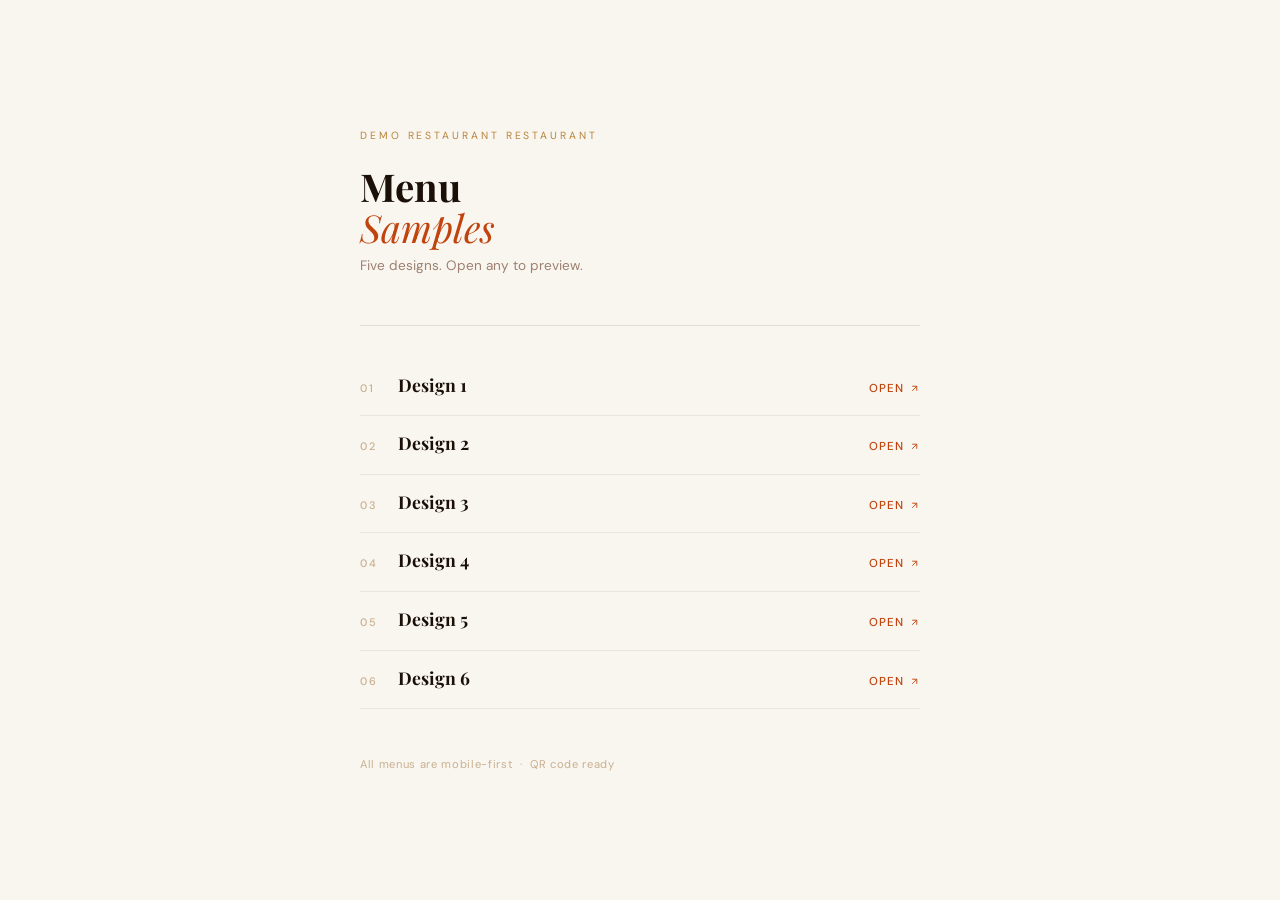
==== index.html @ 23e173a8 "added menus" ====
<!DOCTYPE html>
<html lang="en">

<head>
  <meta charset="UTF-8">
  <meta name="viewport" content="width=device-width, initial-scale=1.0">
  <title>Demo Restaurant — Menu Samples</title>
  <link
    href="https://fonts.googleapis.com/css2?family=Playfair+Display:ital,wght@0,400;0,700;1,400&family=DM+Sans:wght@400;500&display=swap"
    rel="stylesheet">
  <link rel="stylesheet" href="showcase.css">
</head>

<body>
  <div class="wrap">

    <div class="kicker">Demo Restaurant Restaurant</div>

    <h1>Menu<br><em>Samples</em></h1>
    <p class="sub">Five designs. Open any to preview.</p>

    <div class="rule"></div>

    <div class="entry">
      <div class="entry-left">
        <div class="num">01</div>
        <div class="entry-info">
          <div class="entry-name">Design 1</div>
        </div>
      </div>
      <a class="open-link" href="menu1/index.html" target="_blank">
        Open <svg viewBox="0 0 24 24">
          <line x1="7" y1="17" x2="17" y2="7" />
          <polyline points="7 7 17 7 17 17" />
        </svg>
      </a>
    </div>

    <div class="entry">
      <div class="entry-left">
        <div class="num">02</div>
        <div class="entry-info">
          <div class="entry-name">Design 2</div>
        </div>
      </div>
      <a class="open-link" href="menu2/index.html" target="_blank">
        Open <svg viewBox="0 0 24 24">
          <line x1="7" y1="17" x2="17" y2="7" />
          <polyline points="7 7 17 7 17 17" />
        </svg>
      </a>
    </div>

    <div class="entry">
      <div class="entry-left">
        <div class="num">03</div>
        <div class="entry-info">
          <div class="entry-name">Design 3</div>
        </div>
      </div>
      <a class="open-link" href="menu3/index.html" target="_blank">
        Open <svg viewBox="0 0 24 24">
          <line x1="7" y1="17" x2="17" y2="7" />
          <polyline points="7 7 17 7 17 17" />
        </svg>
      </a>
    </div>

    <div class="entry">
      <div class="entry-left">
        <div class="num">04</div>
        <div class="entry-info">
          <div class="entry-name">Design 4</div>
        </div>
      </div>
      <a class="open-link" href="menu4/index.html" target="_blank">
        Open <svg viewBox="0 0 24 24">
          <line x1="7" y1="17" x2="17" y2="7" />
          <polyline points="7 7 17 7 17 17" />
        </svg>
      </a>
    </div>

    <div class="entry">
      <div class="entry-left">
        <div class="num">05</div>
        <div class="entry-info">
          <div class="entry-name">Design 5</div>
        </div>
      </div>
      <a class="open-link" href="menu5/index.html" target="_blank">
        Open <svg viewBox="0 0 24 24">
          <line x1="7" y1="17" x2="17" y2="7" />
          <polyline points="7 7 17 7 17 17" />
        </svg>
      </a>
    </div>

    <div class="entry">
      <div class="entry-left">
        <div class="num">06</div>
        <div class="entry-info">
          <div class="entry-name">Design 6</div>
        </div>
      </div>
      <a class="open-link" href="https://kanpurwale-website.vercel.app" target="_blank">
        Open <svg viewBox="0 0 24 24">
          <line x1="7" y1="17" x2="17" y2="7" />
          <polyline points="7 7 17 7 17 17" />
        </svg>
      </a>
    </div>


    <div class="foot">All menus are mobile-first &nbsp;·&nbsp; QR code ready</div>

  </div>
</body>

</html>
---- showcase.css ----
* {
      margin: 0;
      padding: 0;
      box-sizing: border-box;
    }

    body {
      font-family: 'DM Sans', sans-serif;
      background: #F9F5EF;
      color: #1A1008;
      min-height: 100vh;
      display: flex;
      flex-direction: column;
      justify-content: center;
      padding: 60px 40px;
    }

    .wrap {
      max-width: 560px;
      margin: 0 auto;
      width: 100%;
    }

    /* top label */
    .kicker {
      font-size: 0.65rem;
      letter-spacing: 0.28em;
      text-transform: uppercase;
      color: #B8843A;
      margin-bottom: 24px;
    }

    /* title */
    h1 {
      font-family: 'Playfair Display', serif;
      font-size: 2.4rem;
      font-weight: 700;
      line-height: 1.08;
      color: #1A1008;
      margin-bottom: 6px;
    }

    h1 em {
      font-style: italic;
      font-weight: 400;
      color: #C1440E;
    }

    .sub {
      font-size: 0.85rem;
      color: #9C8070;
      line-height: 1.6;
      margin-bottom: 48px;
    }

    /* divider */
    .rule {
      width: 100%;
      height: 1px;
      background: rgba(14, 10, 6, 0.1);
      margin-bottom: 32px;
    }

    /* each design entry */
    .entry {
      display: flex;
      align-items: baseline;
      justify-content: space-between;
      padding: 18px 0;
      border-bottom: 1px solid rgba(14, 10, 6, 0.07);
      gap: 16px;
    }

    .entry:last-child {
      border-bottom: none;
    }

    .entry-left {
      display: flex;
      align-items: baseline;
      gap: 18px;
    }

    .num {
      font-size: 0.68rem;
      letter-spacing: 0.18em;
      color: #C8B090;
      font-weight: 500;
      flex-shrink: 0;
      width: 20px;
    }


    .entry-name {
      font-family: 'Playfair Display', serif;
      font-size: 1.1rem;
      font-weight: 700;
      color: #1A1008;
      line-height: 1;
      margin-bottom: 4px;
    }

    .entry-desc {
      font-size: 0.78rem;
      color: #9C8070;
    }

    .open-link {
      font-size: 0.72rem;
      font-weight: 500;
      letter-spacing: 0.08em;
      text-transform: uppercase;
      color: #C1440E;
      text-decoration: none;
      flex-shrink: 0;
      transition: opacity 0.2s;
      display: flex;
      align-items: center;
      gap: 5px;
    }

    .open-link:hover {
      opacity: 0.6;
    }

    .open-link svg {
      width: 11px;
      height: 11px;
      stroke: currentColor;
      stroke-width: 2;
      fill: none;
    }

    /* footer */
    .foot {
      margin-top: 48px;
      font-size: 0.7rem;
      color: #C8B090;
      letter-spacing: 0.06em;
    }
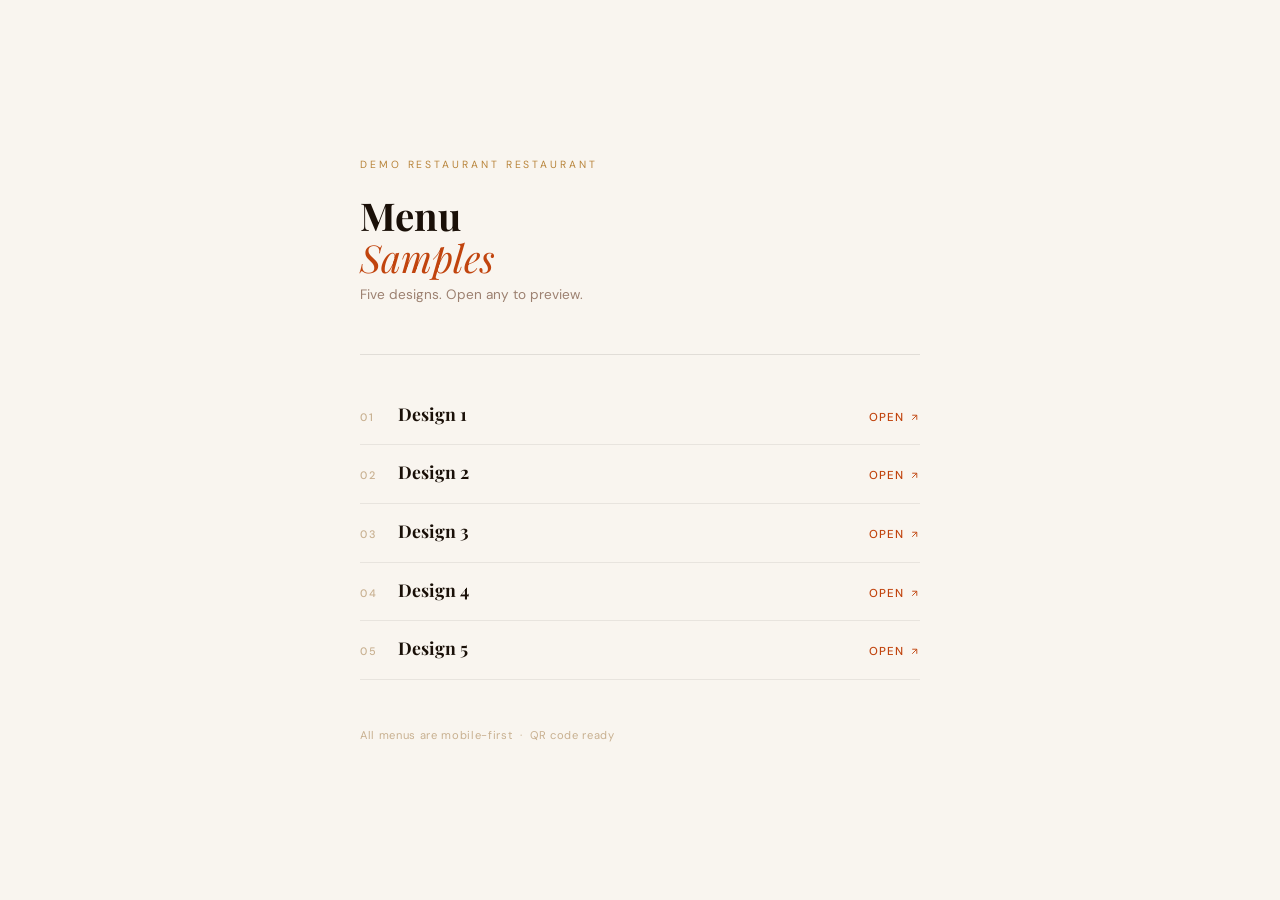
==== commit c17de425: "added menus" ====
--- a/index.html
+++ b/index.html
@@ -96,22 +96,6 @@
       </a>
     </div>
 
-    <div class="entry">
-      <div class="entry-left">
-        <div class="num">06</div>
-        <div class="entry-info">
-          <div class="entry-name">Design 6</div>
-        </div>
-      </div>
-      <a class="open-link" href="https://kanpurwale-website.vercel.app" target="_blank">
-        Open <svg viewBox="0 0 24 24">
-          <line x1="7" y1="17" x2="17" y2="7" />
-          <polyline points="7 7 17 7 17 17" />
-        </svg>
-      </a>
-    </div>
-
-
     <div class="foot">All menus are mobile-first &nbsp;·&nbsp; QR code ready</div>
 
   </div>
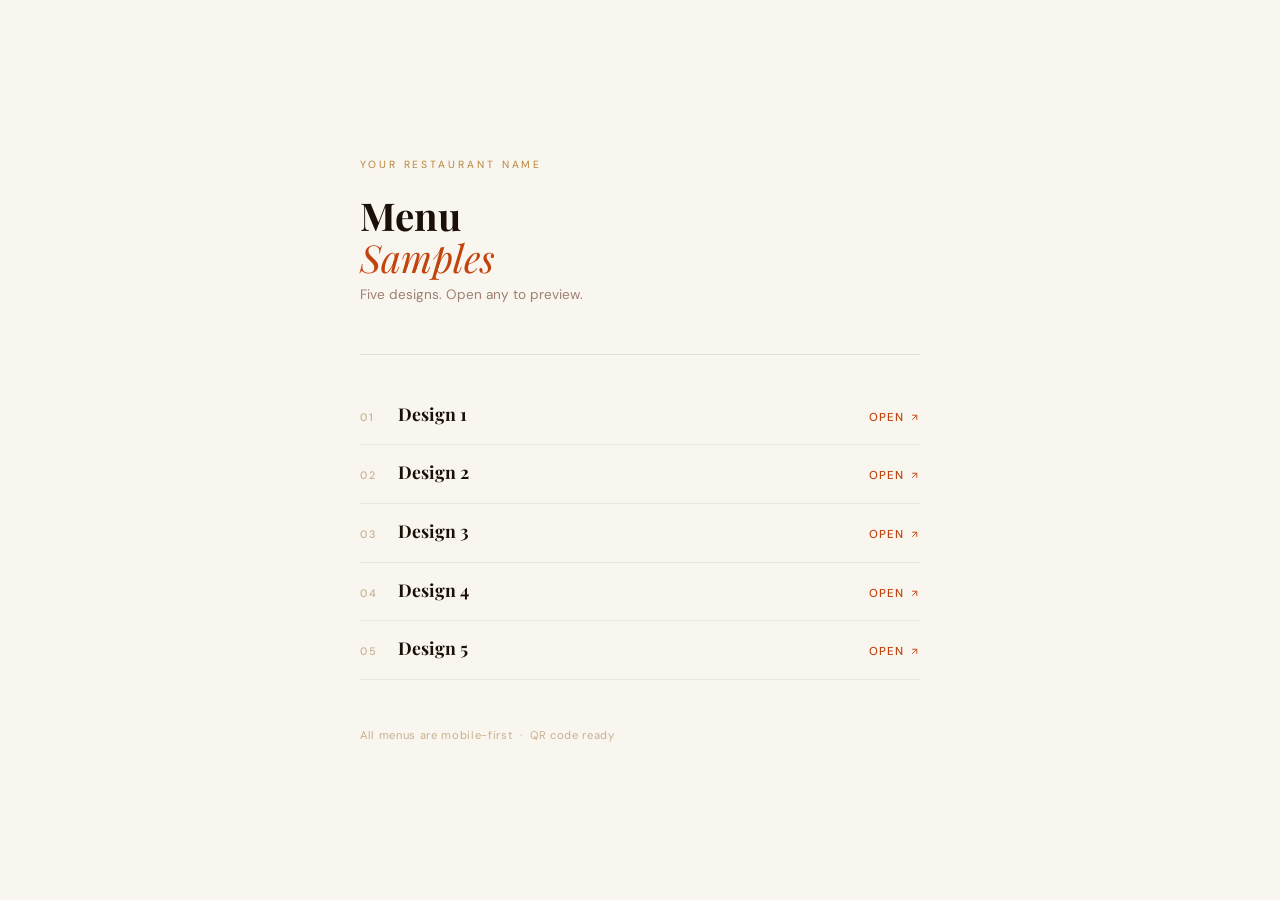
==== commit b10a488e: "added menus" ====
--- a/index.html
+++ b/index.html
@@ -4,7 +4,7 @@
 <head>
   <meta charset="UTF-8">
   <meta name="viewport" content="width=device-width, initial-scale=1.0">
-  <title>Demo Restaurant — Menu Samples</title>
+  <title>Your Restaurant Name — Menu Samples</title>
   <link
     href="https://fonts.googleapis.com/css2?family=Playfair+Display:ital,wght@0,400;0,700;1,400&family=DM+Sans:wght@400;500&display=swap"
     rel="stylesheet">
@@ -14,7 +14,7 @@
 <body>
   <div class="wrap">
 
-    <div class="kicker">Demo Restaurant Restaurant</div>
+    <div class="kicker">Your Restaurant Name</div>
 
     <h1>Menu<br><em>Samples</em></h1>
     <p class="sub">Five designs. Open any to preview.</p>
